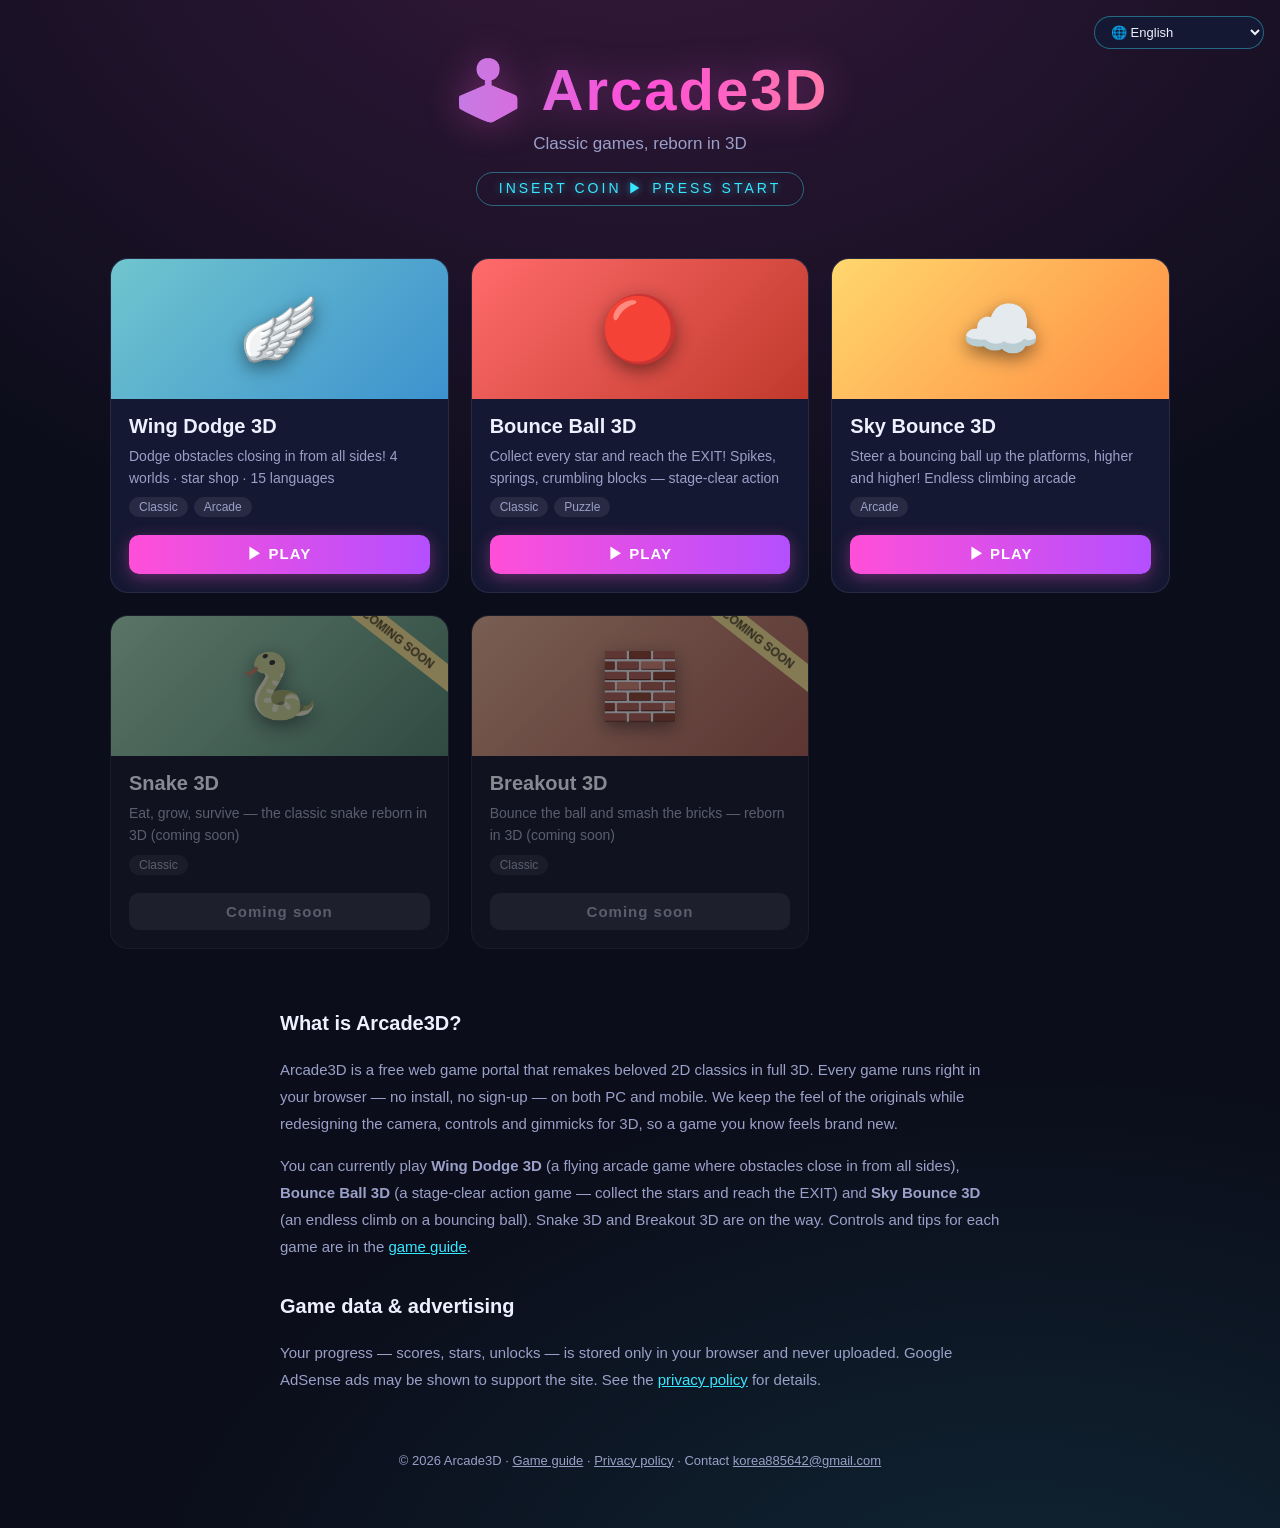
==== index.html @ 271b770b "Add site-wide language selector (15 langs) that syncs to in-game language" ====
<!doctype html>
<html lang="ko">
<head>
<meta charset="utf-8">
<meta name="viewport" content="width=device-width, initial-scale=1">
<title>3D 오락실</title>
<script async src="https://pagead2.googlesyndication.com/pagead/js/adsbygoogle.js?client=ca-pub-6240593008907807"
     crossorigin="anonymous"></script>
<style>
  :root {
    --bg: #0b0d1a;
    --card: #151832;
    --neon-pink: #ff4fd8;
    --neon-cyan: #37e6ff;
    --neon-yellow: #ffd93b;
    --text: #eef0ff;
    --dim: #9aa0c8;
  }
  * { box-sizing: border-box; }
  html, body { margin: 0; min-height: 100%; }
  body {
    background: var(--bg);
    background-image:
      radial-gradient(ellipse 80% 50% at 50% -10%, rgba(255,79,216,.18), transparent),
      radial-gradient(ellipse 70% 40% at 80% 110%, rgba(55,230,255,.12), transparent);
    color: var(--text);
    font-family: 'Segoe UI', 'Malgun Gothic', sans-serif;
    padding-bottom: 60px;
  }

  /* 헤더 */
  header { text-align: center; padding: 56px 16px 8px; }
  h1 {
    margin: 0;
    font-size: clamp(34px, 7vw, 58px);
    font-weight: 900;
    letter-spacing: 2px;
    background: linear-gradient(90deg, var(--neon-cyan), var(--neon-pink), var(--neon-yellow));
    -webkit-background-clip: text;
    background-clip: text;
    color: transparent;
    filter: drop-shadow(0 0 18px rgba(255,79,216,.35));
  }
  .subtitle { color: var(--dim); font-size: 17px; margin-top: 10px; }
  .marquee {
    display: inline-block; margin-top: 18px; padding: 7px 22px;
    border: 1px solid rgba(55,230,255,.4); border-radius: 999px;
    color: var(--neon-cyan); font-size: 14px; letter-spacing: 3px;
    text-shadow: 0 0 8px rgba(55,230,255,.6);
    animation: blink 2.2s ease-in-out infinite;
  }
  @keyframes blink { 50% { opacity: .45; } }

  /* 게임 그리드 */
  .grid {
    display: grid;
    grid-template-columns: repeat(auto-fill, minmax(260px, 1fr));
    gap: 22px;
    max-width: 1100px;
    margin: 44px auto 0;
    padding: 0 20px;
  }
  .game-card {
    position: relative;
    display: flex; flex-direction: column;
    background: var(--card);
    border: 1px solid rgba(255,255,255,.08);
    border-radius: 18px;
    overflow: hidden;
    text-decoration: none;
    color: var(--text);
    transition: transform .18s ease, box-shadow .18s ease, border-color .18s ease;
  }
  .game-card.playable:hover {
    transform: translateY(-6px);
    border-color: rgba(55,230,255,.55);
    box-shadow: 0 10px 34px rgba(55,230,255,.22), 0 0 0 1px rgba(55,230,255,.25);
  }
  .thumb {
    height: 140px;
    display: flex; align-items: center; justify-content: center;
    font-size: 64px;
    text-shadow: 0 6px 18px rgba(0,0,0,.45);
  }
  .body { padding: 16px 18px 18px; display: flex; flex-direction: column; gap: 8px; flex: 1; }
  .body h2 { margin: 0; font-size: 20px; font-weight: 800; }
  .body p { margin: 0; font-size: 14px; color: var(--dim); line-height: 1.55; flex: 1; }
  .tags { display: flex; gap: 6px; flex-wrap: wrap; }
  .tag {
    font-size: 12px; padding: 3px 10px; border-radius: 999px;
    background: rgba(255,255,255,.08); color: var(--dim);
  }
  .play {
    margin-top: 10px; text-align: center;
    padding: 10px; border-radius: 10px;
    font-weight: 800; font-size: 15px; letter-spacing: 1px;
    background: linear-gradient(90deg, var(--neon-pink), #b44fff);
    color: #fff;
    box-shadow: 0 4px 16px rgba(255,79,216,.35);
  }
  .game-card.soon { opacity: .55; filter: saturate(.5); cursor: default; }
  .game-card.soon .play {
    background: rgba(255,255,255,.1); color: var(--dim); box-shadow: none;
  }
  .ribbon {
    position: absolute; top: 12px; right: -34px;
    transform: rotate(38deg);
    background: var(--neon-yellow); color: #5b4300;
    font-size: 12px; font-weight: 800; padding: 4px 40px;
  }

  footer { text-align: center; margin-top: 60px; color: var(--dim); font-size: 13px; }
  footer a { color: var(--dim); }

  /* 언어 선택 */
  .lang-wrap { position: absolute; top: 16px; right: 16px; }
  #langSel {
    background: var(--card); color: var(--text);
    border: 1px solid rgba(55,230,255,.4); border-radius: 999px;
    padding: 7px 12px; font-size: 13px; font-family: inherit;
    cursor: pointer; outline: none;
  }
  #langSel:hover { border-color: var(--neon-cyan); }

  /* 소개 섹션 */
  .about {
    max-width: 760px; margin: 56px auto 0; padding: 0 20px;
    color: var(--dim); font-size: 15px; line-height: 1.8;
  }
  .about h2 { color: var(--text); font-size: 20px; margin: 28px 0 10px; }
  .about a { color: var(--neon-cyan); }
</style>
</head>
<body>

<div class="lang-wrap"><select id="langSel" aria-label="Language"></select></div>

<header>
  <h1 id="siteTitle">🕹️ 3D 오락실</h1>
  <div class="subtitle" id="subtitle">추억의 게임들, 3D로 다시 태어나다</div>
  <div class="marquee">INSERT COIN ▶ PRESS START</div>
</header>

<main class="grid" id="grid"></main>

<section class="about" id="about"></section>

<footer id="foot"></footer>

<script src="games.js"></script>
<script>
  // 포털 문구는 ko/en 두 벌 — 그 외 언어는 영어로 표시하되, 게임 안에서는 15개 언어 전부 적용됨
  const I18N = {
    ko: {
      title: '🕹️ 3D 오락실',
      subtitle: '추억의 게임들, 3D로 다시 태어나다',
      play: '▶ 플레이', soon: '출시 예정',
      tags: { '클래식': '클래식', '아케이드': '아케이드', '퍼즐': '퍼즐' },
      aboutHtml: `
        <h2>3D 오락실은 어떤 곳인가요?</h2>
        <p>어릴 적 문방구 앞과 피처폰 속에서 즐기던 2D 게임들을 3D로 다시 만들어 모으는 무료 웹 게임 포털입니다.
        모든 게임은 설치나 회원가입 없이 브라우저에서 바로 실행되며, PC와 스마트폰 모두 지원합니다.
        원작의 손맛은 살리되 시점·조작·기믹을 3D에 맞게 새로 설계해, 아는 게임인데 처음 하는 기분을 목표로 만들고 있습니다.</p>
        <p>현재 <strong>윙 닷지 3D</strong>(사방에서 조여오는 장애물을 피하는 비행 아케이드), <strong>3D 바운스볼</strong>(별을 모아 EXIT까지 가는 스테이지 클리어 액션),
        <strong>스카이 바운스 3D</strong>(튀는 공으로 하늘 끝까지 오르는 무한 상승)를 플레이할 수 있고, 3D 스네이크와 3D 벽돌깨기를 준비 중입니다.
        각 게임의 조작법과 공략 팁은 <a href="guides.html">게임 가이드</a>에서 확인하세요.</p>
        <h2>게임 진행 데이터와 광고 안내</h2>
        <p>점수·별·해금 정보 같은 게임 진행 데이터는 이용자의 브라우저에만 저장되며 서버로 전송되지 않습니다.
        사이트 운영을 위해 Google 애드센스 광고가 게재될 수 있습니다. 자세한 내용은 <a href="privacy.html">개인정보처리방침</a>을 확인하세요.</p>`,
      footHtml: `© 2026 Arcade3D · <a href="guides.html">게임 가이드</a> · <a href="privacy.html">개인정보처리방침</a> · 문의 <a href="mailto:korea885642@gmail.com">korea885642@gmail.com</a>`,
    },
    en: {
      title: '🕹️ Arcade3D',
      subtitle: 'Classic games, reborn in 3D',
      play: '▶ PLAY', soon: 'Coming soon',
      tags: { '클래식': 'Classic', '아케이드': 'Arcade', '퍼즐': 'Puzzle' },
      aboutHtml: `
        <h2>What is Arcade3D?</h2>
        <p>Arcade3D is a free web game portal that remakes beloved 2D classics in full 3D.
        Every game runs right in your browser — no install, no sign-up — on both PC and mobile.
        We keep the feel of the originals while redesigning the camera, controls and gimmicks for 3D,
        so a game you know feels brand new.</p>
        <p>You can currently play <strong>Wing Dodge 3D</strong> (a flying arcade game where obstacles close in from all sides),
        <strong>Bounce Ball 3D</strong> (a stage-clear action game — collect the stars and reach the EXIT) and
        <strong>Sky Bounce 3D</strong> (an endless climb on a bouncing ball). Snake 3D and Breakout 3D are on the way.
        Controls and tips for each game are in the <a href="guides.html">game guide</a>.</p>
        <h2>Game data &amp; advertising</h2>
        <p>Your progress — scores, stars, unlocks — is stored only in your browser and never uploaded.
        Google AdSense ads may be shown to support the site. See the <a href="privacy.html">privacy policy</a> for details.</p>`,
      footHtml: `© 2026 Arcade3D · <a href="guides.html">Game guide</a> · <a href="privacy.html">Privacy policy</a> · Contact <a href="mailto:korea885642@gmail.com">korea885642@gmail.com</a>`,
    },
  };

  let lang = arcadeGetLang();

  // 언어 선택 드롭다운
  const sel = document.getElementById('langSel');
  for (const [code, name] of ARCADE_LANGS) {
    const o = document.createElement('option');
    o.value = code; o.textContent = '🌐 ' + name;
    sel.appendChild(o);
  }
  sel.value = lang;
  sel.addEventListener('change', () => {
    lang = sel.value;
    arcadeSetLang(lang);
    render();
  });

  const grid = document.getElementById('grid');
  function render() {
    const T = I18N[lang] || I18N.en;
    const ko = lang === 'ko';
    document.documentElement.lang = lang;
    document.getElementById('siteTitle').textContent = T.title;
    document.getElementById('subtitle').textContent = T.subtitle;
    document.getElementById('about').innerHTML = T.aboutHtml;
    document.getElementById('foot').innerHTML = T.footHtml;

    grid.innerHTML = '';
    for (const g of GAMES) {
      const playable = !!g.path;
      const el = document.createElement(playable ? 'a' : 'div');
      el.className = 'game-card ' + (playable ? 'playable' : 'soon');
      if (playable) el.href = 'player.html?game=' + encodeURIComponent(g.id);
      el.innerHTML = `
        <div class="thumb" style="background: linear-gradient(135deg, ${g.color1}, ${g.color2})">${g.emoji}</div>
        <div class="body">
          <h2>${ko ? g.title : (g.titleEn || g.title)}</h2>
          <p>${ko ? g.desc : (g.descEn || g.desc)}</p>
          <div class="tags">${g.tags.map(t => `<span class="tag">${T.tags[t] || t}</span>`).join('')}</div>
          <div class="play">${playable ? T.play : T.soon}</div>
        </div>
        ${playable ? '' : '<div class="ribbon">COMING SOON</div>'}`;
      grid.appendChild(el);
    }
  }
  render();
</script>
</body>
</html>
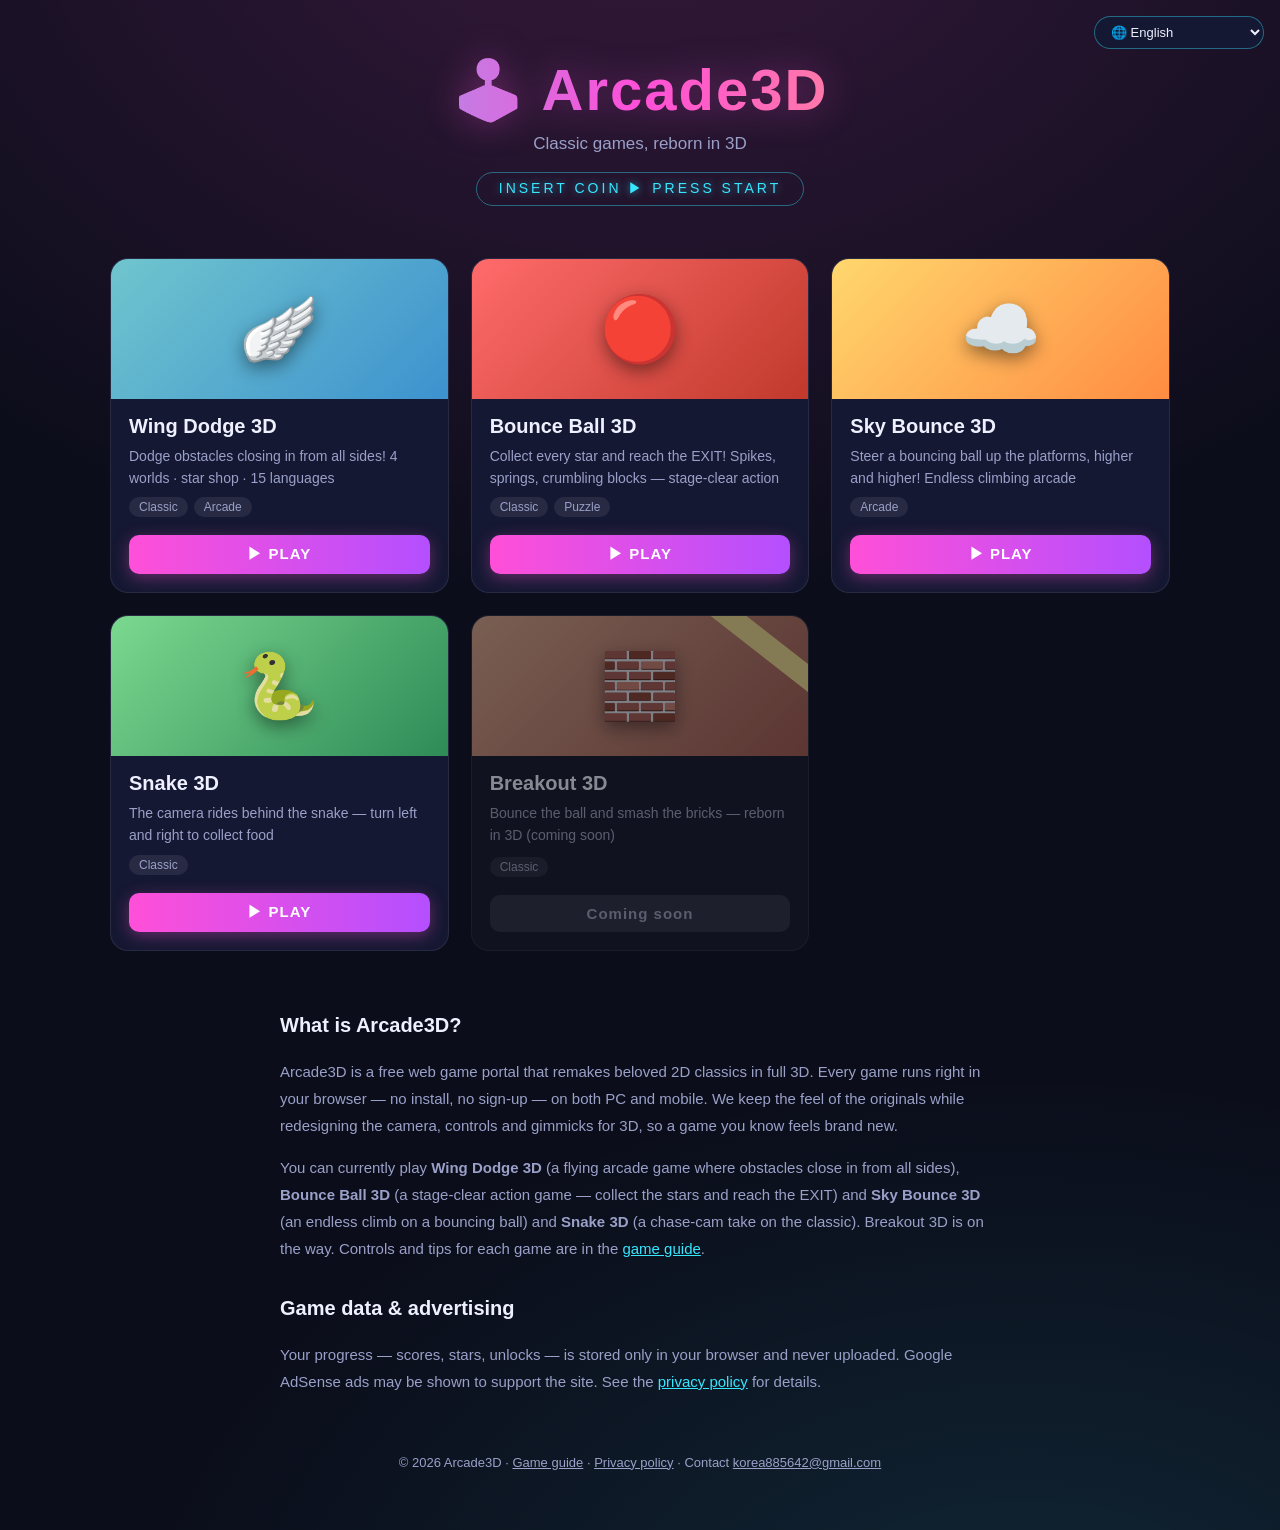
==== commit ca2bd935: "Add Snake 3D: chase-cam snake with food beacon" ====
--- a/index.html
+++ b/index.html
@@ -3,9 +3,26 @@
 <head>
 <meta charset="utf-8">
 <meta name="viewport" content="width=device-width, initial-scale=1">
-<title>3D 오락실</title>
+<title>3D 오락실 — 추억의 게임을 3D로, 무료 브라우저 게임</title>
+<meta name="description" content="옛날 2D 게임을 3D로 리메이크한 무료 웹게임 모음. 윙 닷지 3D, 3D 바운스볼, 스카이 바운스 3D, 3D 스네이크를 설치 없이 브라우저에서 바로 플레이하세요.">
+<link rel="canonical" href="https://arcade3d.app/">
+<meta property="og:type" content="website">
+<meta property="og:title" content="3D 오락실 — 추억의 게임을 3D로">
+<meta property="og:description" content="설치 없이 브라우저에서 바로 즐기는 무료 3D 게임 모음.">
+<meta property="og:url" content="https://arcade3d.app/">
+<meta property="og:image" content="https://arcade3d.app/games/wing-dodge-3d/og-card.png">
+<meta name="twitter:card" content="summary_large_image">
+<link rel="icon" href="games/wing-dodge-3d/icon-600.png">
 <script async src="https://pagead2.googlesyndication.com/pagead/js/adsbygoogle.js?client=ca-pub-6240593008907807"
      crossorigin="anonymous"></script>
+<!-- Google tag (gtag.js) -->
+<script async src="https://www.googletagmanager.com/gtag/js?id=G-FQD6KVG3C0"></script>
+<script>
+  window.dataLayer = window.dataLayer || [];
+  function gtag(){dataLayer.push(arguments);}
+  gtag('js', new Date());
+  gtag('config', 'G-FQD6KVG3C0');
+</script>
 <style>
   :root {
     --bg: #0b0d1a;
@@ -141,11 +158,60 @@
   <div class="marquee">INSERT COIN ▶ PRESS START</div>
 </header>
 
-<main class="grid" id="grid"></main>
-
-<section class="about" id="about"></section>
-
-<footer id="foot"></footer>
+<!-- 게임 카드: JS로 채우되, 크롤러·JS 비활성 환경을 위해 기본 목록을 정적으로 둔다 -->
+<main class="grid" id="grid">
+  <a class="game-card playable" href="player.html?game=wing-dodge-3d">
+    <div class="thumb" style="background: linear-gradient(135deg, #70c5ce, #3d92cf)">🪽</div>
+    <div class="body">
+      <h2>윙 닷지 3D</h2>
+      <p>사방에서 튀어나오는 장애물을 피해 날아라! 4개 월드 · 별 상점 · 15개 언어</p>
+      <div class="tags"><span class="tag">클래식</span><span class="tag">아케이드</span></div>
+      <div class="play">▶ 플레이</div>
+    </div>
+  </a>
+  <a class="game-card playable" href="player.html?game=bounceball3d">
+    <div class="thumb" style="background: linear-gradient(135deg, #ff6b6b, #c0392b)">🔴</div>
+    <div class="body">
+      <h2>3D 바운스볼</h2>
+      <p>별을 모두 모아 EXIT까지! 가시·스프링·부서지는 블록 — 스테이지 클리어 액션</p>
+      <div class="tags"><span class="tag">클래식</span><span class="tag">퍼즐</span></div>
+      <div class="play">▶ 플레이</div>
+    </div>
+  </a>
+  <a class="game-card playable" href="player.html?game=skybounce3d">
+    <div class="thumb" style="background: linear-gradient(135deg, #ffd76e, #ff8c42)">☁️</div>
+    <div class="body">
+      <h2>스카이 바운스 3D</h2>
+      <p>쉴 새 없이 튀는 공을 조종해 발판을 밟고 하늘 끝까지! 무한 상승 아케이드</p>
+      <div class="tags"><span class="tag">아케이드</span></div>
+      <div class="play">▶ 플레이</div>
+    </div>
+  </a>
+  <a class="game-card playable" href="player.html?game=snake3d">
+    <div class="thumb" style="background: linear-gradient(135deg, #7bd88f, #2e8b57)">🐍</div>
+    <div class="body">
+      <h2>3D 스네이크</h2>
+      <p>카메라가 뱀 뒤를 따라간다! 좌우 회전만으로 먹이를 모으는 뱀 시점 스네이크</p>
+      <div class="tags"><span class="tag">클래식</span></div>
+      <div class="play">▶ 플레이</div>
+    </div>
+  </a>
+</main>
+
+<section class="about" id="about">
+  <h2>3D 오락실은 어떤 곳인가요?</h2>
+  <p>어릴 적 문방구 앞과 피처폰 속에서 즐기던 2D 게임들을 3D로 다시 만들어 모으는 무료 웹 게임 포털입니다.
+  모든 게임은 설치나 회원가입 없이 브라우저에서 바로 실행되며, PC와 스마트폰 모두 지원합니다.
+  원작의 손맛은 살리되 시점·조작·기믹을 3D에 맞게 새로 설계해, 아는 게임인데 처음 하는 기분을 목표로 만들고 있습니다.</p>
+  <p>현재 <strong>윙 닷지 3D</strong>(사방에서 조여오는 장애물을 피하는 비행 아케이드), <strong>3D 바운스볼</strong>(별을 모아 EXIT까지 가는 스테이지 클리어 액션),
+  <strong>스카이 바운스 3D</strong>(튀는 공으로 하늘 끝까지 오르는 무한 상승), <strong>3D 스네이크</strong>(카메라가 뱀 뒤를 따라가는 추적 시점 스네이크)를 플레이할 수 있고, 3D 벽돌깨기를 준비 중입니다.
+  각 게임의 조작법과 공략 팁은 <a href="guides.html">게임 가이드</a>에서 확인할 수 있고, 이 사이트를 만든 이야기는 <a href="about.html">사이트 소개</a>에 정리해 두었습니다.</p>
+  <h2>게임 진행 데이터와 광고 안내</h2>
+  <p>점수·별·해금 정보 같은 게임 진행 데이터는 이용자의 브라우저에만 저장되며 서버로 전송되지 않습니다.
+  사이트 운영을 위해 Google 애드센스 광고가 게재될 수 있습니다. 자세한 내용은 <a href="privacy.html">개인정보처리방침</a>을 확인하세요.</p>
+</section>
+
+<footer id="foot">© 2026 Arcade3D · <a href="about.html">사이트 소개</a> · <a href="guides.html">게임 가이드</a> · <a href="privacy.html">개인정보처리방침</a> · 문의 <a href="mailto:korea885642@gmail.com">korea885642@gmail.com</a></footer>
 
 <script src="games.js"></script>
 <script>
@@ -162,12 +228,12 @@
         모든 게임은 설치나 회원가입 없이 브라우저에서 바로 실행되며, PC와 스마트폰 모두 지원합니다.
         원작의 손맛은 살리되 시점·조작·기믹을 3D에 맞게 새로 설계해, 아는 게임인데 처음 하는 기분을 목표로 만들고 있습니다.</p>
         <p>현재 <strong>윙 닷지 3D</strong>(사방에서 조여오는 장애물을 피하는 비행 아케이드), <strong>3D 바운스볼</strong>(별을 모아 EXIT까지 가는 스테이지 클리어 액션),
-        <strong>스카이 바운스 3D</strong>(튀는 공으로 하늘 끝까지 오르는 무한 상승)를 플레이할 수 있고, 3D 스네이크와 3D 벽돌깨기를 준비 중입니다.
-        각 게임의 조작법과 공략 팁은 <a href="guides.html">게임 가이드</a>에서 확인하세요.</p>
+        <strong>스카이 바운스 3D</strong>(튀는 공으로 하늘 끝까지 오르는 무한 상승), <strong>3D 스네이크</strong>(카메라가 뱀 뒤를 따라가는 추적 시점 스네이크)를 플레이할 수 있고, 3D 벽돌깨기를 준비 중입니다.
+        각 게임의 조작법과 공략 팁은 <a href="guides.html">게임 가이드</a>에서 확인할 수 있고, 이 사이트를 만든 이야기는 <a href="about.html">사이트 소개</a>에 정리해 두었습니다.</p>
         <h2>게임 진행 데이터와 광고 안내</h2>
         <p>점수·별·해금 정보 같은 게임 진행 데이터는 이용자의 브라우저에만 저장되며 서버로 전송되지 않습니다.
         사이트 운영을 위해 Google 애드센스 광고가 게재될 수 있습니다. 자세한 내용은 <a href="privacy.html">개인정보처리방침</a>을 확인하세요.</p>`,
-      footHtml: `© 2026 Arcade3D · <a href="guides.html">게임 가이드</a> · <a href="privacy.html">개인정보처리방침</a> · 문의 <a href="mailto:korea885642@gmail.com">korea885642@gmail.com</a>`,
+      footHtml: `© 2026 Arcade3D · <a href="about.html">사이트 소개</a> · <a href="guides.html">게임 가이드</a> · <a href="privacy.html">개인정보처리방침</a> · 문의 <a href="mailto:korea885642@gmail.com">korea885642@gmail.com</a>`,
     },
     en: {
       title: '🕹️ Arcade3D',
@@ -182,7 +248,7 @@
         so a game you know feels brand new.</p>
         <p>You can currently play <strong>Wing Dodge 3D</strong> (a flying arcade game where obstacles close in from all sides),
         <strong>Bounce Ball 3D</strong> (a stage-clear action game — collect the stars and reach the EXIT) and
-        <strong>Sky Bounce 3D</strong> (an endless climb on a bouncing ball). Snake 3D and Breakout 3D are on the way.
+        <strong>Sky Bounce 3D</strong> (an endless climb on a bouncing ball) and <strong>Snake 3D</strong> (a chase-cam take on the classic). Breakout 3D is on the way.
         Controls and tips for each game are in the <a href="guides.html">game guide</a>.</p>
         <h2>Game data &amp; advertising</h2>
         <p>Your progress — scores, stars, unlocks — is stored only in your browser and never uploaded.
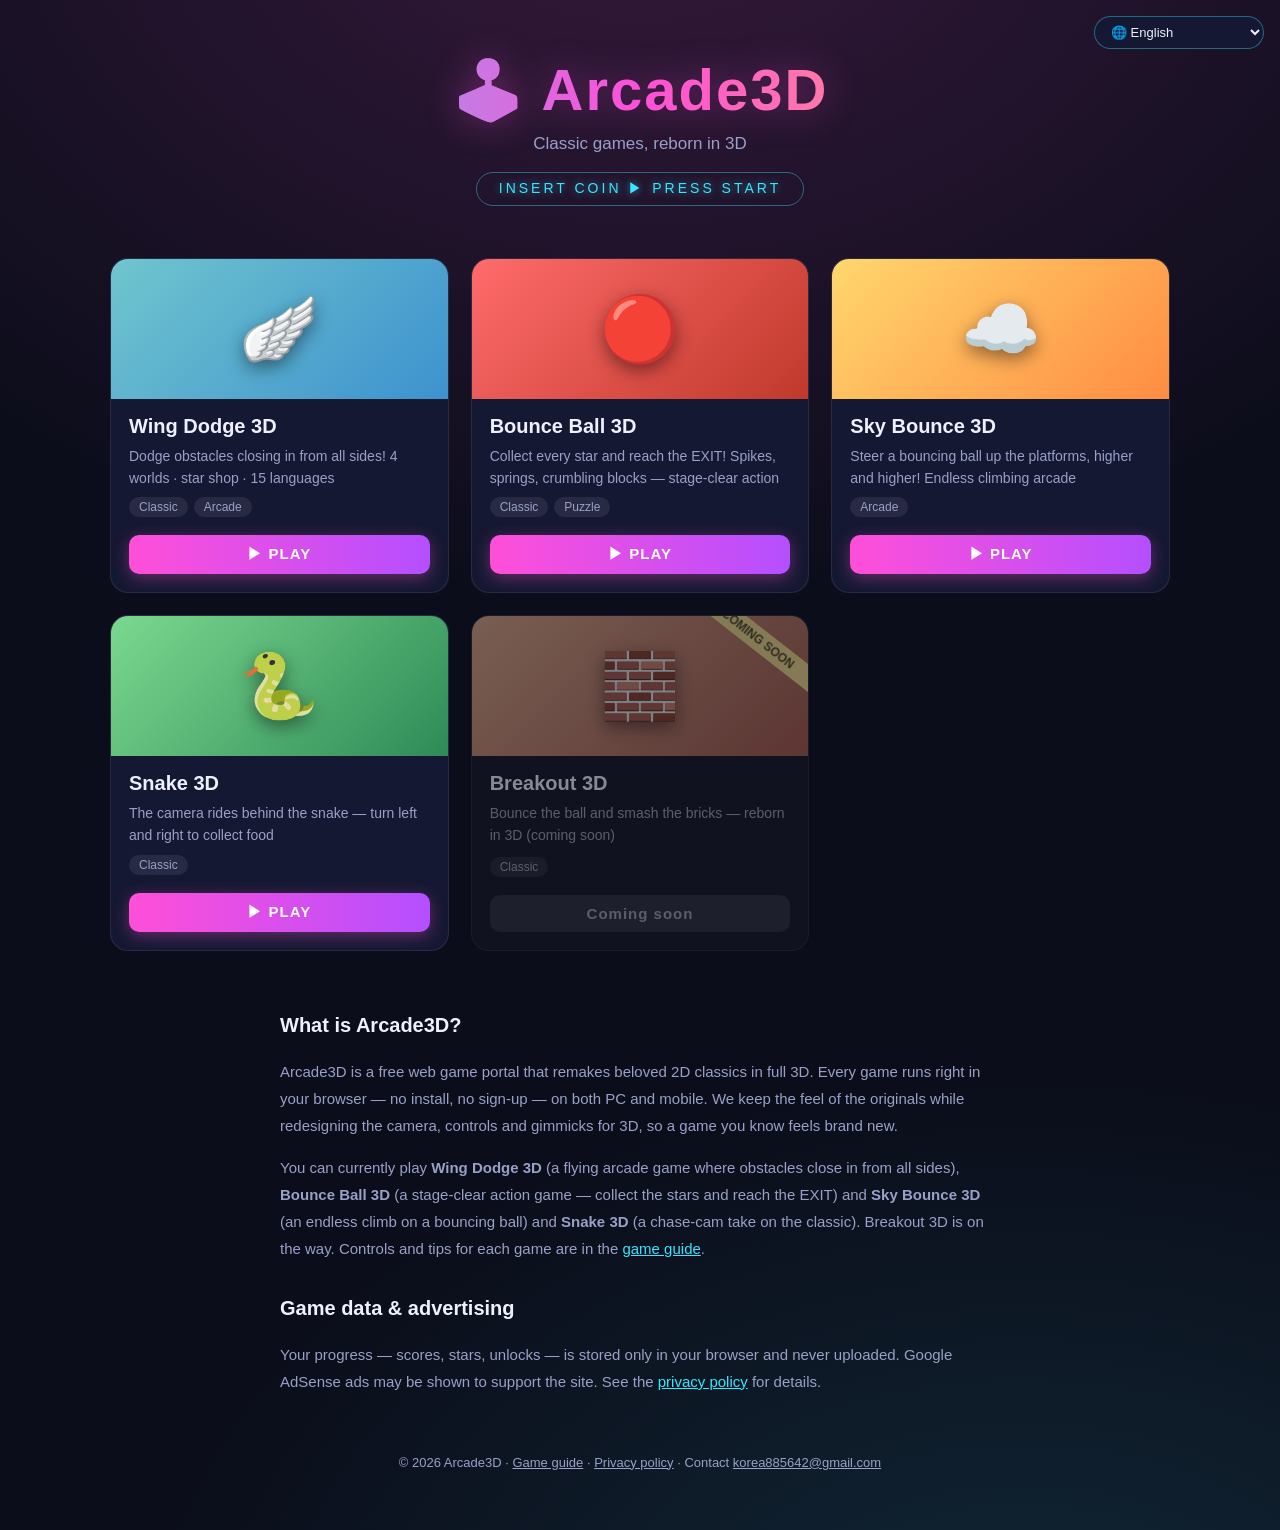
==== commit 4fd21161: "Sort homepage games by play count via abacus counter" ====
--- a/index.html
+++ b/index.html
@@ -107,6 +107,8 @@
     font-size: 12px; padding: 3px 10px; border-radius: 999px;
     background: rgba(255,255,255,.08); color: var(--dim);
   }
+  .tag.plays { background: rgba(255,79,216,.16); color: var(--neon-pink); font-weight: 700; }
+  .tag.top1 { background: rgba(255,217,59,.18); color: var(--neon-yellow); font-weight: 700; }
   .play {
     margin-top: 10px; text-align: center;
     padding: 10px; border-radius: 10px;
@@ -273,6 +275,20 @@
     render();
   });
 
+  // 플레이 수 — abacus에서 게임별 누적 플레이를 가져와 인기순 정렬에 사용
+  let playCounts = null; // { 게임id: 횟수 }, 로드 전에는 null → 등록 순서대로 표시
+  async function loadPlayCounts() {
+    const entries = await Promise.all(GAMES.filter(g => g.path).map(async g => {
+      try {
+        const r = await fetch(`${ARCADE_COUNTER}/get/${ARCADE_COUNTER_NS}/${g.id}`);
+        return [g.id, r.ok ? ((await r.json()).value || 0) : 0];
+      } catch { return [g.id, 0]; }
+    }));
+    playCounts = Object.fromEntries(entries);
+    render();
+  }
+  loadPlayCounts();
+
   const grid = document.getElementById('grid');
   function render() {
     const T = I18N[lang] || I18N.en;
@@ -283,18 +299,31 @@
     document.getElementById('about').innerHTML = T.aboutHtml;
     document.getElementById('foot').innerHTML = T.footHtml;
 
+    // 인기순 정렬: 플레이 수 많은 순, 동률이면 등록 순. 출시 예정은 항상 뒤로.
+    const games = [...GAMES];
+    if (playCounts) {
+      games.sort((a, b) =>
+        (!!b.path - !!a.path) || ((playCounts[b.id] || 0) - (playCounts[a.id] || 0)));
+    }
+    const topId = playCounts && games[0]?.path && (playCounts[games[0].id] || 0) > 0 ? games[0].id : null;
+    const fmt = new Intl.NumberFormat(ko ? 'ko' : 'en', { notation: 'compact' });
+
     grid.innerHTML = '';
-    for (const g of GAMES) {
+    for (const g of games) {
       const playable = !!g.path;
       const el = document.createElement(playable ? 'a' : 'div');
       el.className = 'game-card ' + (playable ? 'playable' : 'soon');
       if (playable) el.href = 'player.html?game=' + encodeURIComponent(g.id);
+      const count = playable && playCounts ? (playCounts[g.id] || 0) : 0;
+      const badges =
+        (g.id === topId ? `<span class="tag top1">🏆 ${ko ? '인기 1위' : '#1 Popular'}</span>` : '') +
+        (count > 0 ? `<span class="tag plays">🔥 ${fmt.format(count)} ${ko ? '플레이' : 'plays'}</span>` : '');
       el.innerHTML = `
         <div class="thumb" style="background: linear-gradient(135deg, ${g.color1}, ${g.color2})">${g.emoji}</div>
         <div class="body">
           <h2>${ko ? g.title : (g.titleEn || g.title)}</h2>
           <p>${ko ? g.desc : (g.descEn || g.desc)}</p>
-          <div class="tags">${g.tags.map(t => `<span class="tag">${T.tags[t] || t}</span>`).join('')}</div>
+          <div class="tags">${badges}${g.tags.map(t => `<span class="tag">${T.tags[t] || t}</span>`).join('')}</div>
           <div class="play">${playable ? T.play : T.soon}</div>
         </div>
         ${playable ? '' : '<div class="ribbon">COMING SOON</div>'}`;
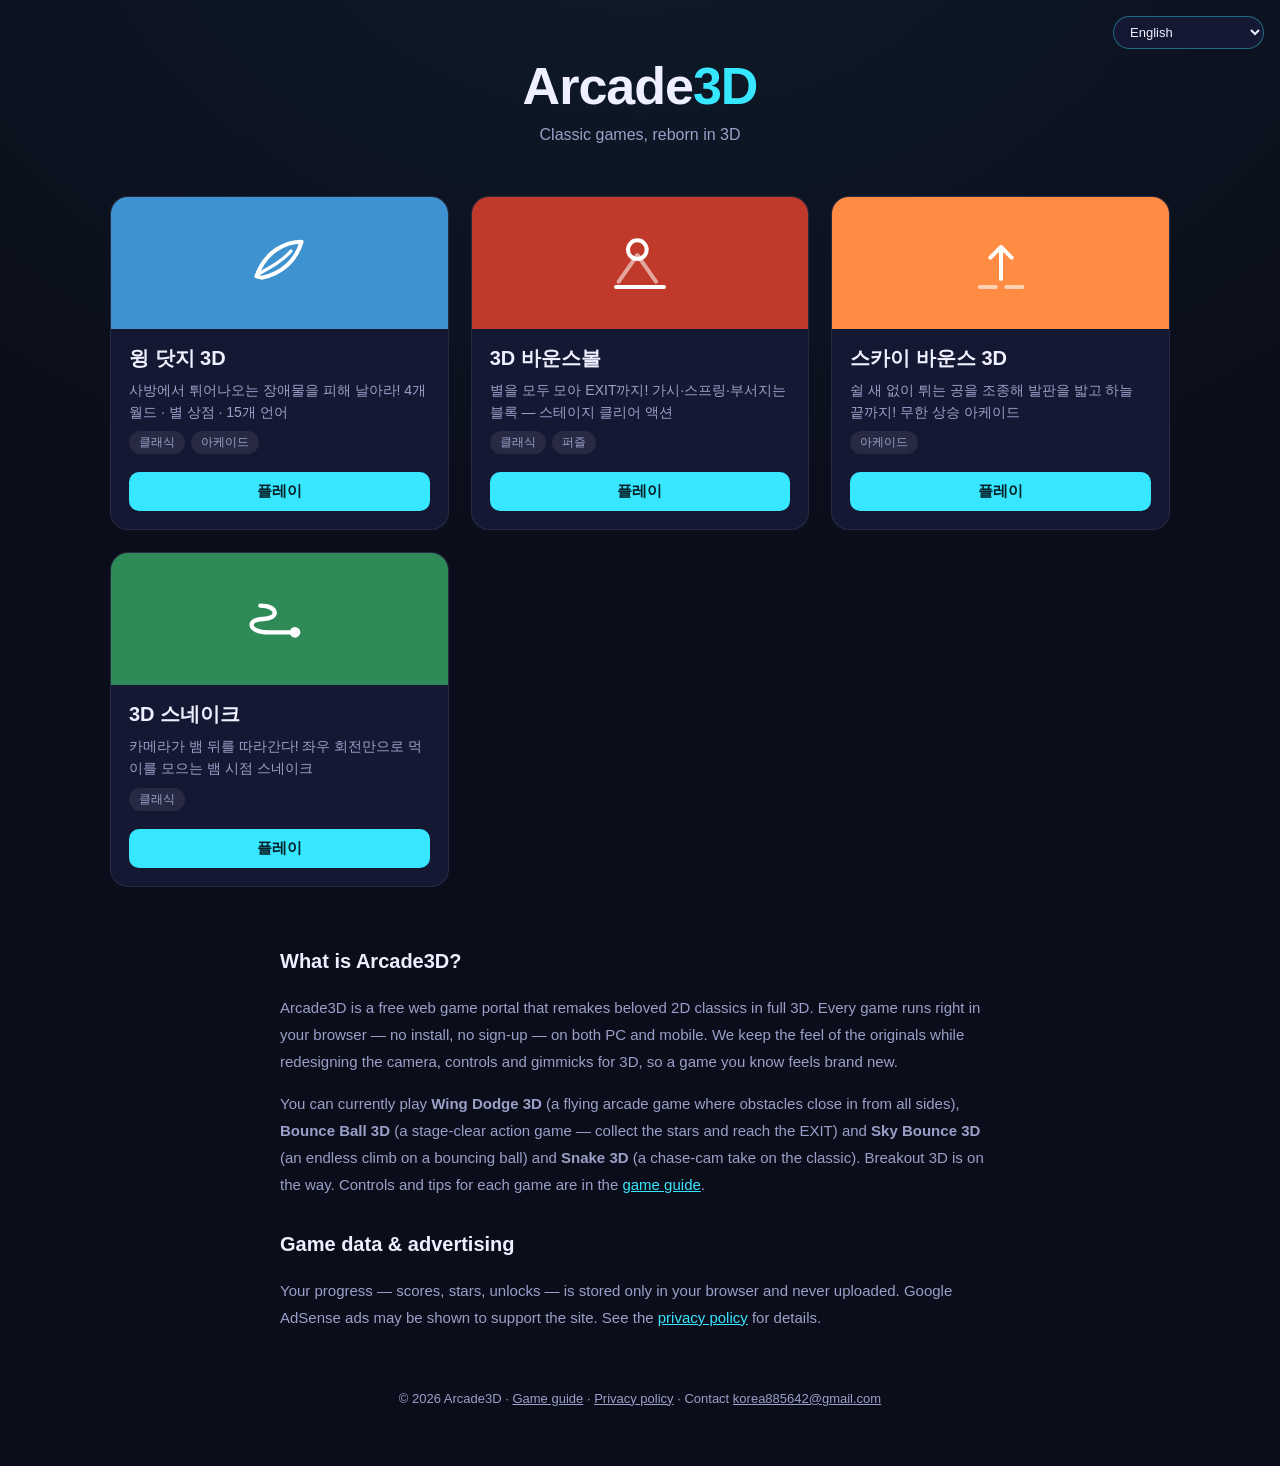
==== commit 00474b69: "De-vibe pass: flat portal (no neon gradients/marquee), SVG game icons replace emoji, restrained badg" ====
--- a/index.html
+++ b/index.html
@@ -37,9 +37,7 @@
   html, body { margin: 0; min-height: 100%; }
   body {
     background: var(--bg);
-    background-image:
-      radial-gradient(ellipse 80% 50% at 50% -10%, rgba(255,79,216,.18), transparent),
-      radial-gradient(ellipse 70% 40% at 80% 110%, rgba(55,230,255,.12), transparent);
+    background-image: radial-gradient(ellipse 80% 50% at 50% -10%, rgba(55,230,255,.07), transparent);
     color: var(--text);
     font-family: 'Segoe UI', 'Malgun Gothic', sans-serif;
     padding-bottom: 60px;
@@ -49,24 +47,13 @@
   header { text-align: center; padding: 56px 16px 8px; }
   h1 {
     margin: 0;
-    font-size: clamp(34px, 7vw, 58px);
+    font-size: clamp(32px, 6vw, 52px);
     font-weight: 900;
-    letter-spacing: 2px;
-    background: linear-gradient(90deg, var(--neon-cyan), var(--neon-pink), var(--neon-yellow));
-    -webkit-background-clip: text;
-    background-clip: text;
-    color: transparent;
-    filter: drop-shadow(0 0 18px rgba(255,79,216,.35));
-  }
-  .subtitle { color: var(--dim); font-size: 17px; margin-top: 10px; }
-  .marquee {
-    display: inline-block; margin-top: 18px; padding: 7px 22px;
-    border: 1px solid rgba(55,230,255,.4); border-radius: 999px;
-    color: var(--neon-cyan); font-size: 14px; letter-spacing: 3px;
-    text-shadow: 0 0 8px rgba(55,230,255,.6);
-    animation: blink 2.2s ease-in-out infinite;
-  }
-  @keyframes blink { 50% { opacity: .45; } }
+    letter-spacing: -1px;
+    color: var(--text);
+  }
+  h1 em { font-style: normal; color: var(--neon-cyan); }
+  .subtitle { color: var(--dim); font-size: 16px; margin-top: 10px; }
 
   /* 게임 그리드 */
   .grid {
@@ -89,16 +76,14 @@
     transition: transform .18s ease, box-shadow .18s ease, border-color .18s ease;
   }
   .game-card.playable:hover {
-    transform: translateY(-6px);
-    border-color: rgba(55,230,255,.55);
-    box-shadow: 0 10px 34px rgba(55,230,255,.22), 0 0 0 1px rgba(55,230,255,.25);
+    transform: translateY(-4px);
+    border-color: rgba(55,230,255,.5);
   }
   .thumb {
-    height: 140px;
+    height: 132px;
     display: flex; align-items: center; justify-content: center;
-    font-size: 64px;
-    text-shadow: 0 6px 18px rgba(0,0,0,.45);
-  }
+  }
+  .thumb svg { width: 64px; height: 64px; }
   .body { padding: 16px 18px 18px; display: flex; flex-direction: column; gap: 8px; flex: 1; }
   .body h2 { margin: 0; font-size: 20px; font-weight: 800; }
   .body p { margin: 0; font-size: 14px; color: var(--dim); line-height: 1.55; flex: 1; }
@@ -107,25 +92,20 @@
     font-size: 12px; padding: 3px 10px; border-radius: 999px;
     background: rgba(255,255,255,.08); color: var(--dim);
   }
-  .tag.plays { background: rgba(255,79,216,.16); color: var(--neon-pink); font-weight: 700; }
-  .tag.top1 { background: rgba(255,217,59,.18); color: var(--neon-yellow); font-weight: 700; }
+  .tag.plays { background: rgba(55,230,255,.1); color: var(--neon-cyan); font-weight: 700; }
+  .tag.top1 { background: var(--neon-cyan); color: #06222b; font-weight: 800; }
   .play {
     margin-top: 10px; text-align: center;
     padding: 10px; border-radius: 10px;
-    font-weight: 800; font-size: 15px; letter-spacing: 1px;
-    background: linear-gradient(90deg, var(--neon-pink), #b44fff);
-    color: #fff;
-    box-shadow: 0 4px 16px rgba(255,79,216,.35);
-  }
-  .game-card.soon { opacity: .55; filter: saturate(.5); cursor: default; }
-  .game-card.soon .play {
-    background: rgba(255,255,255,.1); color: var(--dim); box-shadow: none;
-  }
-  .ribbon {
-    position: absolute; top: 12px; right: -34px;
-    transform: rotate(38deg);
-    background: var(--neon-yellow); color: #5b4300;
-    font-size: 12px; font-weight: 800; padding: 4px 40px;
+    font-weight: 800; font-size: 15px;
+    background: var(--neon-cyan); color: #06222b;
+  }
+  .game-card.soon { opacity: .55; cursor: default; }
+  .game-card.soon .play { background: rgba(255,255,255,.1); color: var(--dim); }
+  .badge {
+    position: absolute; top: 12px; right: 12px;
+    background: rgba(255,255,255,.12); color: var(--dim);
+    font-size: 11px; font-weight: 700; padding: 4px 10px; border-radius: 999px;
   }
 
   footer { text-align: center; margin-top: 60px; color: var(--dim); font-size: 13px; }
@@ -155,47 +135,46 @@
 <div class="lang-wrap"><select id="langSel" aria-label="Language"></select></div>
 
 <header>
-  <h1 id="siteTitle">🕹️ 3D 오락실</h1>
+  <h1 id="siteTitle">3D <em>오락실</em></h1>
   <div class="subtitle" id="subtitle">추억의 게임들, 3D로 다시 태어나다</div>
-  <div class="marquee">INSERT COIN ▶ PRESS START</div>
 </header>
 
 <!-- 게임 카드: JS로 채우되, 크롤러·JS 비활성 환경을 위해 기본 목록을 정적으로 둔다 -->
 <main class="grid" id="grid">
   <a class="game-card playable" href="player.html?game=wing-dodge-3d">
-    <div class="thumb" style="background: linear-gradient(135deg, #70c5ce, #3d92cf)">🪽</div>
+    <div class="thumb" style="background:#3d92cf"><svg viewBox="0 0 48 48" fill="none"><path d="M7 34C14 15 29 8 41 8 37 22 26 32 11 35Z" stroke="#fff" stroke-width="3" stroke-linejoin="round"/><path d="M9 32C18 27 27 22 33 15" stroke="#fff" stroke-width="2.4" stroke-linecap="round"/></svg></div>
     <div class="body">
       <h2>윙 닷지 3D</h2>
       <p>사방에서 튀어나오는 장애물을 피해 날아라! 4개 월드 · 별 상점 · 15개 언어</p>
       <div class="tags"><span class="tag">클래식</span><span class="tag">아케이드</span></div>
-      <div class="play">▶ 플레이</div>
+      <div class="play">플레이</div>
     </div>
   </a>
   <a class="game-card playable" href="player.html?game=bounceball3d">
-    <div class="thumb" style="background: linear-gradient(135deg, #ff6b6b, #c0392b)">🔴</div>
+    <div class="thumb" style="background:#c0392b"><svg viewBox="0 0 48 48" fill="none"><path d="M8 38 22 18 36 38" stroke="#fff" stroke-width="3" stroke-linecap="round" stroke-linejoin="round" opacity=".55"/><circle cx="22" cy="14" r="7" stroke="#fff" stroke-width="3"/><path d="M6 42h36" stroke="#fff" stroke-width="3" stroke-linecap="round"/></svg></div>
     <div class="body">
       <h2>3D 바운스볼</h2>
       <p>별을 모두 모아 EXIT까지! 가시·스프링·부서지는 블록 — 스테이지 클리어 액션</p>
       <div class="tags"><span class="tag">클래식</span><span class="tag">퍼즐</span></div>
-      <div class="play">▶ 플레이</div>
+      <div class="play">플레이</div>
     </div>
   </a>
   <a class="game-card playable" href="player.html?game=skybounce3d">
-    <div class="thumb" style="background: linear-gradient(135deg, #ffd76e, #ff8c42)">☁️</div>
+    <div class="thumb" style="background:#ff8c42"><svg viewBox="0 0 48 48" fill="none"><path d="M24 36V12M24 12l-8 8M24 12l8 8" stroke="#fff" stroke-width="3" stroke-linecap="round" stroke-linejoin="round"/><path d="M8 42h12M28 42h12" stroke="#fff" stroke-width="3" stroke-linecap="round" opacity=".6"/></svg></div>
     <div class="body">
       <h2>스카이 바운스 3D</h2>
       <p>쉴 새 없이 튀는 공을 조종해 발판을 밟고 하늘 끝까지! 무한 상승 아케이드</p>
       <div class="tags"><span class="tag">아케이드</span></div>
-      <div class="play">▶ 플레이</div>
+      <div class="play">플레이</div>
     </div>
   </a>
   <a class="game-card playable" href="player.html?game=snake3d">
-    <div class="thumb" style="background: linear-gradient(135deg, #7bd88f, #2e8b57)">🐍</div>
+    <div class="thumb" style="background:#2e8b57"><svg viewBox="0 0 48 48" fill="none"><path d="M10 14c14 0 14 10 2 10s-12 10 4 10h18" stroke="#fff" stroke-width="3.2" stroke-linecap="round"/><circle cx="36" cy="34" r="4" fill="#fff"/></svg></div>
     <div class="body">
       <h2>3D 스네이크</h2>
       <p>카메라가 뱀 뒤를 따라간다! 좌우 회전만으로 먹이를 모으는 뱀 시점 스네이크</p>
       <div class="tags"><span class="tag">클래식</span></div>
-      <div class="play">▶ 플레이</div>
+      <div class="play">플레이</div>
     </div>
   </a>
 </main>
@@ -220,9 +199,9 @@
   // 포털 문구는 ko/en 두 벌 — 그 외 언어는 영어로 표시하되, 게임 안에서는 15개 언어 전부 적용됨
   const I18N = {
     ko: {
-      title: '🕹️ 3D 오락실',
+      title: '3D <em>오락실</em>',
       subtitle: '추억의 게임들, 3D로 다시 태어나다',
-      play: '▶ 플레이', soon: '출시 예정',
+      play: '플레이', soon: '준비 중',
       tags: { '클래식': '클래식', '아케이드': '아케이드', '퍼즐': '퍼즐' },
       aboutHtml: `
         <h2>3D 오락실은 어떤 곳인가요?</h2>
@@ -238,9 +217,9 @@
       footHtml: `© 2026 Arcade3D · <a href="about.html">사이트 소개</a> · <a href="guides.html">게임 가이드</a> · <a href="privacy.html">개인정보처리방침</a> · 문의 <a href="mailto:korea885642@gmail.com">korea885642@gmail.com</a>`,
     },
     en: {
-      title: '🕹️ Arcade3D',
+      title: 'Arcade<em>3D</em>',
       subtitle: 'Classic games, reborn in 3D',
-      play: '▶ PLAY', soon: 'Coming soon',
+      play: 'PLAY', soon: 'Coming soon',
       tags: { '클래식': 'Classic', '아케이드': 'Arcade', '퍼즐': 'Puzzle' },
       aboutHtml: `
         <h2>What is Arcade3D?</h2>
@@ -265,7 +244,7 @@
   const sel = document.getElementById('langSel');
   for (const [code, name] of ARCADE_LANGS) {
     const o = document.createElement('option');
-    o.value = code; o.textContent = '🌐 ' + name;
+    o.value = code; o.textContent = name;
     sel.appendChild(o);
   }
   sel.value = lang;
@@ -289,12 +268,21 @@
   }
   loadPlayCounts();
 
+  const GAME_ICONS = {
+    'wing-dodge-3d': $icoWing,
+    'bounceball3d': $icoBall,
+    'skybounce3d': $icoSky,
+    'snake3d': $icoSnake,
+    'breakout3d': $icoBrick,
+  };
+  const GAME_BG = { 'wing-dodge-3d': '#3d92cf', 'bounceball3d': '#c0392b', 'skybounce3d': '#ff8c42', 'snake3d': '#2e8b57', 'breakout3d': '#d84b2a' };
+
   const grid = document.getElementById('grid');
   function render() {
     const T = I18N[lang] || I18N.en;
     const ko = lang === 'ko';
     document.documentElement.lang = lang;
-    document.getElementById('siteTitle').textContent = T.title;
+    document.getElementById('siteTitle').innerHTML = T.title;
     document.getElementById('subtitle').textContent = T.subtitle;
     document.getElementById('about').innerHTML = T.aboutHtml;
     document.getElementById('foot').innerHTML = T.footHtml;
@@ -316,17 +304,17 @@
       if (playable) el.href = 'player.html?game=' + encodeURIComponent(g.id);
       const count = playable && playCounts ? (playCounts[g.id] || 0) : 0;
       const badges =
-        (g.id === topId ? `<span class="tag top1">🏆 ${ko ? '인기 1위' : '#1 Popular'}</span>` : '') +
-        (count > 0 ? `<span class="tag plays">🔥 ${fmt.format(count)} ${ko ? '플레이' : 'plays'}</span>` : '');
+        (g.id === topId ? `<span class="tag top1">${ko ? '인기 1위' : '#1'}</span>` : '') +
+        (count > 0 ? `<span class="tag plays">${fmt.format(count)} ${ko ? '플레이' : 'plays'}</span>` : '');
       el.innerHTML = `
-        <div class="thumb" style="background: linear-gradient(135deg, ${g.color1}, ${g.color2})">${g.emoji}</div>
+        <div class="thumb" style="background:${GAME_BG[g.id] || g.color2}">${GAME_ICONS[g.id] || ''}</div>
         <div class="body">
           <h2>${ko ? g.title : (g.titleEn || g.title)}</h2>
           <p>${ko ? g.desc : (g.descEn || g.desc)}</p>
           <div class="tags">${badges}${g.tags.map(t => `<span class="tag">${T.tags[t] || t}</span>`).join('')}</div>
           <div class="play">${playable ? T.play : T.soon}</div>
         </div>
-        ${playable ? '' : '<div class="ribbon">COMING SOON</div>'}`;
+        ${playable ? '' : `<div class="badge">${ko ? '준비 중' : 'Soon'}</div>`}`;
       grid.appendChild(el);
     }
   }
